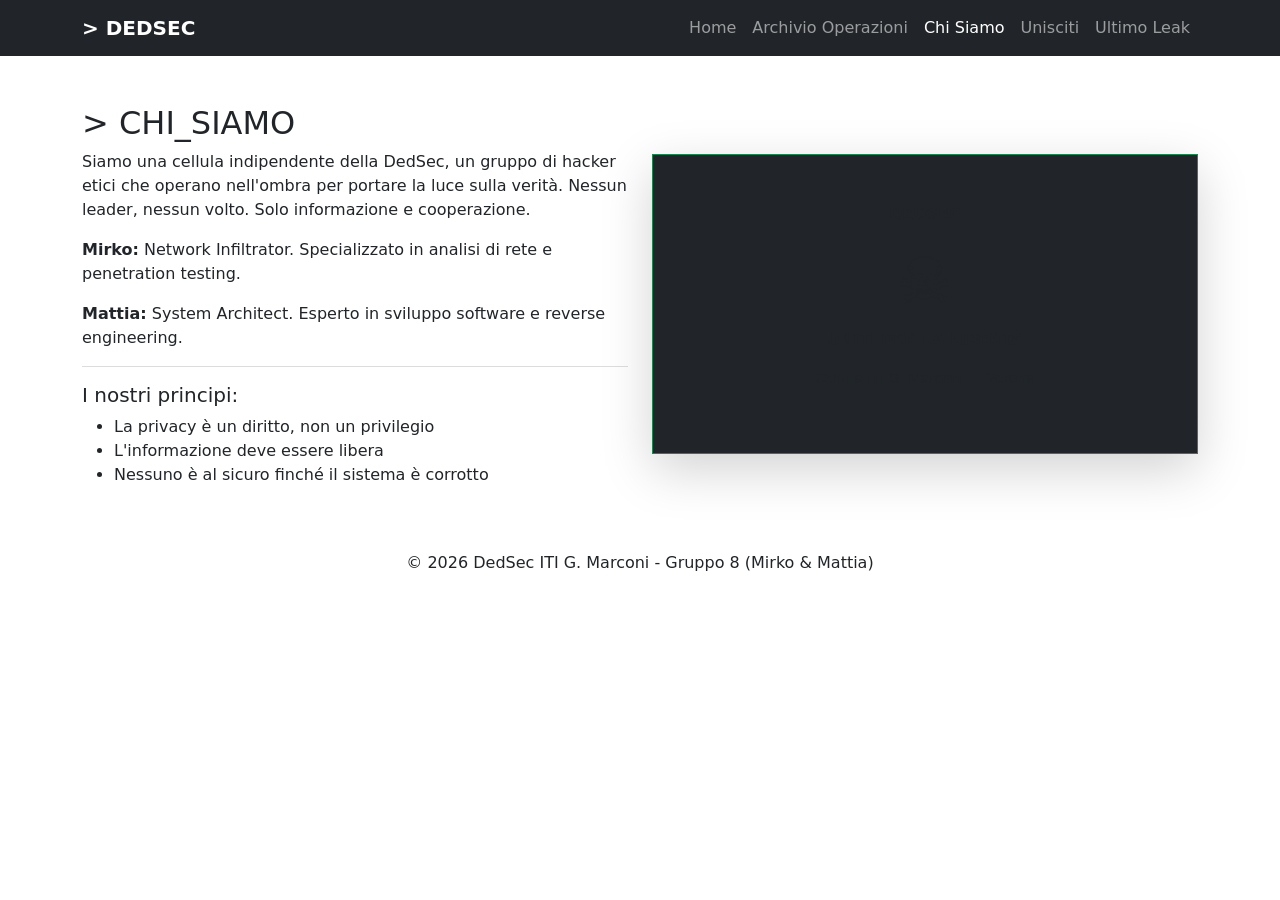
==== about.html @ e6ac4a7d "Aggiunto file e cartelle html, css, js e img" ====
<!DOCTYPE html>
<html lang="it">
<head>
    <meta charset="UTF-8">
    <link href="https://cdn.jsdelivr.net/npm/bootstrap@5.3.0/dist/css/bootstrap.min.css" rel="stylesheet">
    <link rel="stylesheet" href="css/style.css">
    <title>DEDSEC | Chi Siamo</title>
    <script src="https://cdn.jsdelivr.net/npm/bootstrap@5.3.0/dist/js/bootstrap.bundle.min.js"></script>
</head>
<body>
    <nav class="navbar navbar-expand-lg navbar-dark bg-dark">
        <div class="container">
            <a class="navbar-brand testo-verde" href="index.html"><strong>> DEDSEC</strong></a>
            <button class="navbar-toggler" type="button" data-bs-toggle="collapse" data-bs-target="#navMenu">
                <span class="navbar-toggler-icon"></span>
            </button>
            <div class="collapse navbar-collapse" id="navMenu">
                <div class="navbar-nav ms-auto">
                    <a class="nav-link" href="index.html">Home</a>
                    <a class="nav-link" href="blog.html">Archivio Operazioni</a>
                    <a class="nav-link active" href="about.html">Chi Siamo</a>
                    <a class="nav-link" href="join.html">Unisciti</a>
                    <a class="nav-link" href="post.html">Ultimo Leak</a>
                </div>
            </div>
        </div>
    </nav>

    <div class="container my-5">
        <div class="row align-items-center">
            <div class="col-md-6">
                <h2 class="testo-verde">> CHI_SIAMO</h2>
                <p>Siamo una cellula indipendente della DedSec, un gruppo di hacker etici che operano nell'ombra per portare la luce sulla verità. Nessun leader, nessun volto. Solo informazione e cooperazione.</p>
                <p><strong class="testo-verde">Mirko:</strong> Network Infiltrator. Specializzato in analisi di rete e penetration testing.</p>
                <p><strong class="testo-verde">Mattia:</strong> System Architect. Esperto in sviluppo software e reverse engineering.</p>
                <hr class="border-secondary">
                <h5 class="testo-verde">I nostri principi:</h5>
                <ul>
                    <li>La privacy è un diritto, non un privilegio</li>
                    <li>L'informazione deve essere libera</li>
                    <li>Nessuno è al sicuro finché il sistema è corrotto</li>
                </ul>
            </div>
            <div class="col-md-6 text-center">
                <div class="p-5 border border-success bg-dark shadow-lg">
                    <p class="fw-bold">DEDSEC</p>
                    <h1 class="testo-verde" style="font-size: 4rem;">☠</h1>
                    <p class="fw-bold">UNITI PER LA LIBERTÀ</p>
                    <p class="small text-muted">Cellula ITI G. Marconi — Verona</p>
                </div>
            </div>
        </div>
    </div>

    <footer class="text-center">
        <p>© 2026 DedSec ITI G. Marconi - Gruppo 8 (Mirko & Mattia)</p>
    </footer>
    <script src="js/script.js"></script>
</body>
</html>
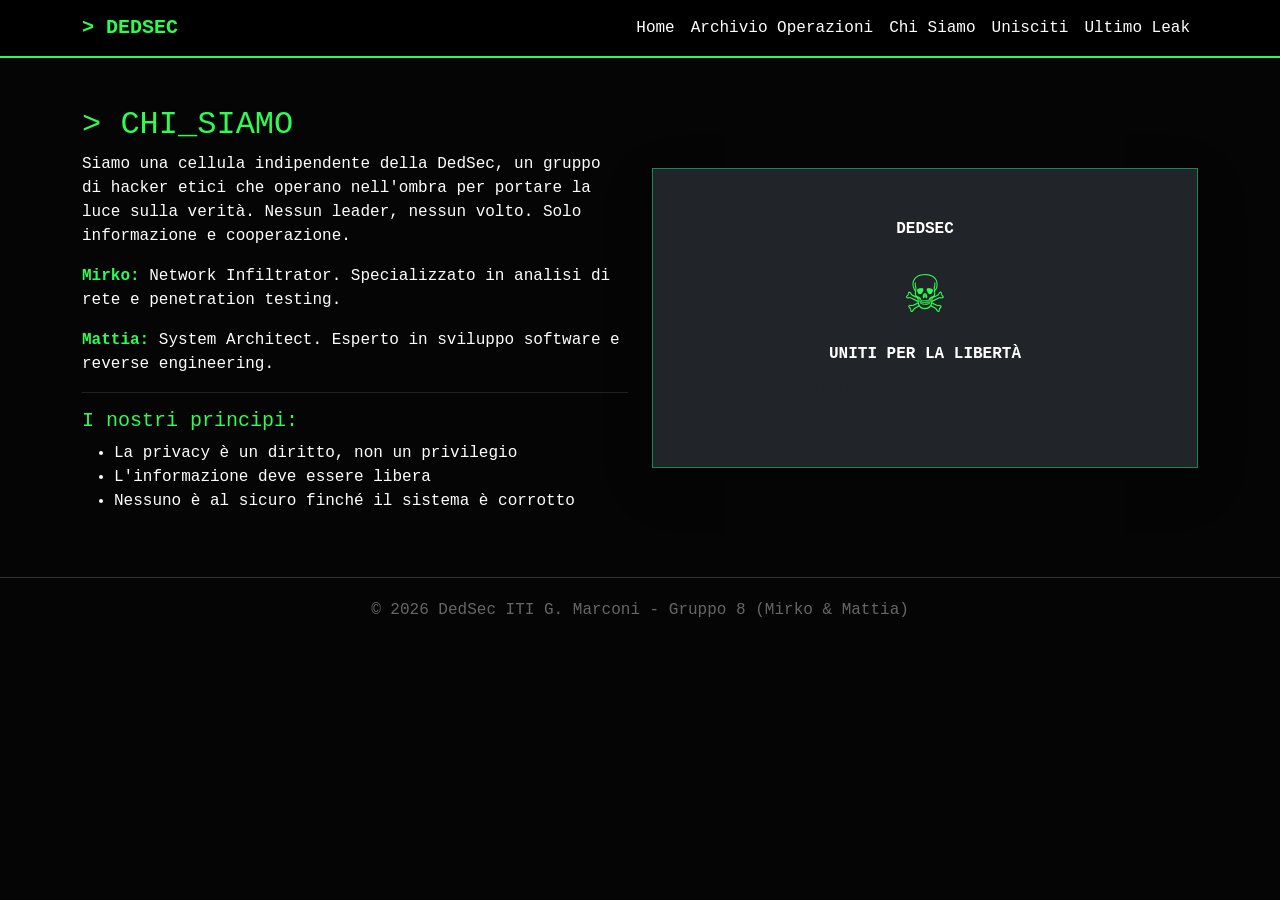
==== commit 92ebd1de: "Aggiornato i file" ====
--- a/about.html
+++ b/about.html
@@ -1,3 +1,4 @@
+<!--CONFIGURAZIONE PAGINA-->
 <!DOCTYPE html>
 <html lang="it">
 <head>
@@ -8,6 +9,8 @@
     <script src="https://cdn.jsdelivr.net/npm/bootstrap@5.3.0/dist/js/bootstrap.bundle.min.js"></script>
 </head>
 <body>
+
+    <!-- NAVBAR -->
     <nav class="navbar navbar-expand-lg navbar-dark bg-dark">
         <div class="container">
             <a class="navbar-brand testo-verde" href="index.html"><strong>> DEDSEC</strong></a>
@@ -26,8 +29,11 @@
         </div>
     </nav>
 
+    <!-- CONTENUTO PRINCIPALE -->
     <div class="container my-5">
         <div class="row align-items-center">
+
+            <!-- COLONNA SINISTRA: TESTO -->
             <div class="col-md-6">
                 <h2 class="testo-verde">> CHI_SIAMO</h2>
                 <p>Siamo una cellula indipendente della DedSec, un gruppo di hacker etici che operano nell'ombra per portare la luce sulla verità. Nessun leader, nessun volto. Solo informazione e cooperazione.</p>
@@ -41,6 +47,8 @@
                     <li>Nessuno è al sicuro finché il sistema è corrotto</li>
                 </ul>
             </div>
+
+            <!-- COLONNA DESTRA: LOGO -->
             <div class="col-md-6 text-center">
                 <div class="p-5 border border-success bg-dark shadow-lg">
                     <p class="fw-bold">DEDSEC</p>
@@ -49,12 +57,15 @@
                     <p class="small text-muted">Cellula ITI G. Marconi — Verona</p>
                 </div>
             </div>
+
         </div>
     </div>
 
+    <!-- FOOTER -->
     <footer class="text-center">
         <p>© 2026 DedSec ITI G. Marconi - Gruppo 8 (Mirko & Mattia)</p>
     </footer>
+
     <script src="js/script.js"></script>
 </body>
 </html>
--- a/css/style.css
+++ b/css/style.css
@@ -0,0 +1,90 @@
+/* ===== STILE GENERALE ===== */
+body {
+    background-color: #050505;
+    color: #ffffff;
+    font-family: 'Courier New', Courier, monospace;
+}
+
+/* ===== NAVBAR ===== */
+.navbar {
+    border-bottom: 2px solid #2dfc52;
+    background-color: #000000 !important;
+}
+
+.nav-link {
+    color: #ffffff !important;
+}
+
+.nav-link:hover {
+    color: #2dfc52 !important;
+}
+
+/* ===== BLOCCHI HACKER ===== */
+.bg-hacker {
+    background-color: #0a0a0a;
+    border: 1px solid #2dfc52;
+    padding: 25px;
+    margin-bottom: 20px;
+}
+
+/* ===== CARDS ===== */
+.card-dedsec {
+    background-color: #111111;
+    border: 1px solid #444444;
+    color: white;
+    transition: 0.3s;
+}
+
+.card-dedsec:hover {
+    border-color: #2dfc52;
+}
+
+/* ===== COLORI ===== */
+.testo-verde {
+    color: #2dfc52;
+}
+
+/* ===== BOTTONI ===== */
+.btn-verde {
+    background-color: transparent;
+    color: #2dfc52;
+    border: 1px solid #2dfc52;
+    border-radius: 0;
+    font-weight: bold;
+    padding: 10px 20px;
+}
+
+.btn-verde:hover {
+    background-color: #2dfc52;
+    color: #000000;
+}
+
+/* ===== TERMINALE ===== */
+.terminal {
+    background-color: #000000;
+    border: 1px solid #333333;
+    padding: 15px 20px;
+    font-size: 0.85rem;
+    color: #2dfc52;
+    margin: 15px 0;
+}
+
+.terminal p {
+    margin: 0;
+    line-height: 1.8;
+}
+
+.terminal .errore {
+    color: #ff3c3c;
+}
+
+.terminal .output {
+    color: #888888;
+}
+
+/* ===== FOOTER ===== */
+footer {
+    border-top: 1px solid #333;
+    padding: 20px 0;
+    color: #666;
+}
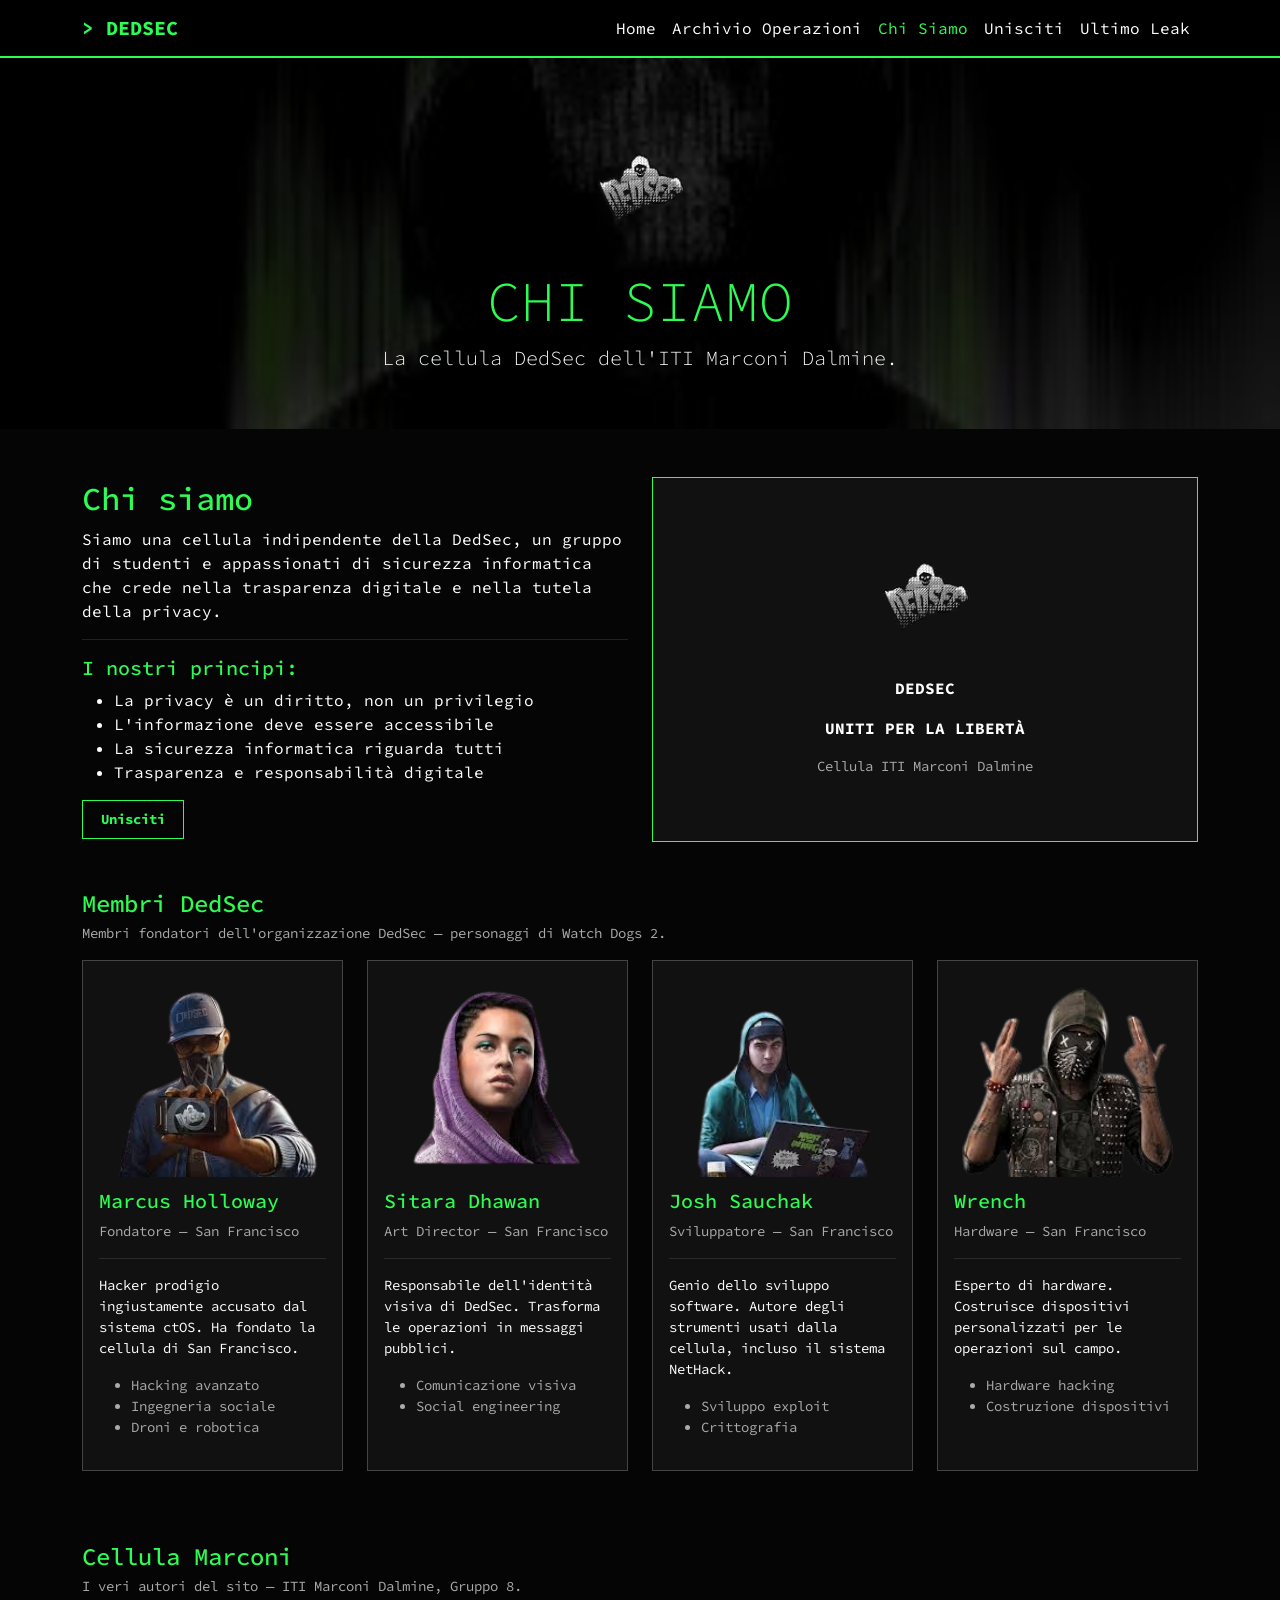
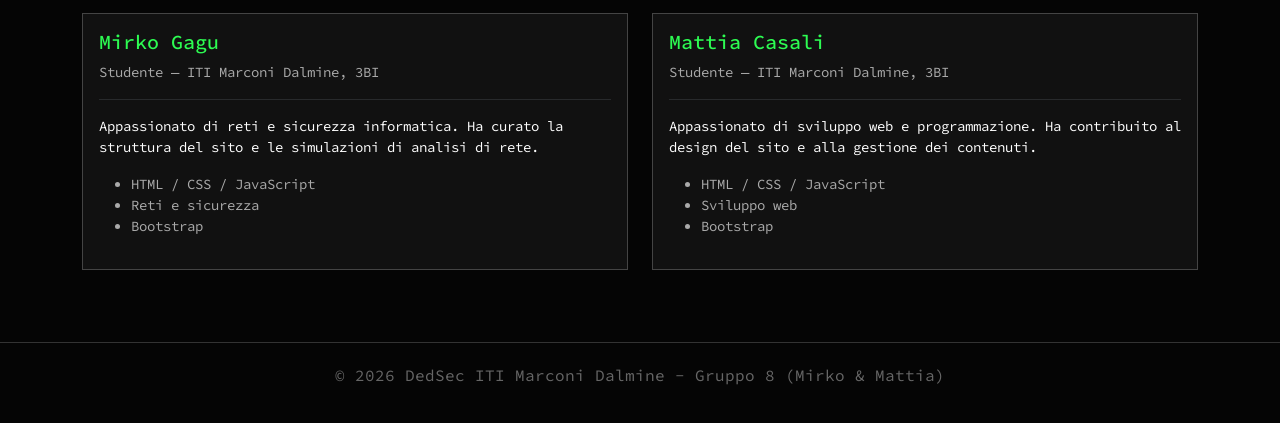
==== commit fdc0718a: "Add files via upload" ====
--- a/about.html
+++ b/about.html
@@ -1,4 +1,3 @@
-<!--CONFIGURAZIONE PAGINA-->
 <!DOCTYPE html>
 <html lang="it">
 <head>
@@ -11,7 +10,7 @@
 <body>
 
     <!-- NAVBAR -->
-    <nav class="navbar navbar-expand-lg navbar-dark bg-dark">
+    <nav class="navbar navbar-expand-lg navbar-dark">
         <div class="container">
             <a class="navbar-brand testo-verde" href="index.html"><strong>> DEDSEC</strong></a>
             <button class="navbar-toggler" type="button" data-bs-toggle="collapse" data-bs-target="#navMenu">
@@ -29,41 +28,151 @@
         </div>
     </nav>
 
-    <!-- CONTENUTO PRINCIPALE -->
+    <!-- HEADER -->
+    <header class="header-dedsec" style="background-image: url('img/Wallpaper 3.jpg');">
+        <div class="header-overlay"></div>
+        <div class="header-content">
+            <img src="img/no bg/DedSec Logo.png" alt="DedSec Logo" class="img-logo">
+            <h1 class="display-4 testo-verde">CHI SIAMO</h1>
+            <p class="lead">La cellula DedSec dell'ITI Marconi Dalmine.</p>
+        </div>
+    </header>
+
+    <!-- CONTENUTO -->
     <div class="container my-5">
-        <div class="row align-items-center">
 
-            <!-- COLONNA SINISTRA: TESTO -->
+        <!-- PRESENTAZIONE -->
+        <div class="row align-items-center mb-5">
+
             <div class="col-md-6">
-                <h2 class="testo-verde">> CHI_SIAMO</h2>
-                <p>Siamo una cellula indipendente della DedSec, un gruppo di hacker etici che operano nell'ombra per portare la luce sulla verità. Nessun leader, nessun volto. Solo informazione e cooperazione.</p>
-                <p><strong class="testo-verde">Mirko:</strong> Network Infiltrator. Specializzato in analisi di rete e penetration testing.</p>
-                <p><strong class="testo-verde">Mattia:</strong> System Architect. Esperto in sviluppo software e reverse engineering.</p>
+                <h2 class="testo-verde">Chi siamo</h2>
+                <p>Siamo una cellula indipendente della DedSec, un gruppo di studenti e appassionati di sicurezza informatica che crede nella trasparenza digitale e nella tutela della privacy.</p>
                 <hr class="border-secondary">
                 <h5 class="testo-verde">I nostri principi:</h5>
                 <ul>
                     <li>La privacy è un diritto, non un privilegio</li>
-                    <li>L'informazione deve essere libera</li>
-                    <li>Nessuno è al sicuro finché il sistema è corrotto</li>
+                    <li>L'informazione deve essere accessibile</li>
+                    <li>La sicurezza informatica riguarda tutti</li>
+                    <li>Trasparenza e responsabilità digitale</li>
                 </ul>
+                <a href="join.html" class="btn btn-verde btn-sm">Unisciti</a>
             </div>
 
-            <!-- COLONNA DESTRA: LOGO -->
             <div class="col-md-6 text-center">
-                <div class="p-5 border border-success bg-dark shadow-lg">
-                    <p class="fw-bold">DEDSEC</p>
-                    <h1 class="testo-verde" style="font-size: 4rem;">☠</h1>
+                <div class="card-dedsec bordo-verde p-5">
+                    <img src="img/no bg/DedSec Logo.png" alt="DedSec Logo" class="img-logo mx-auto d-block">
+                    <p class="fw-bold mt-2">DEDSEC</p>
                     <p class="fw-bold">UNITI PER LA LIBERTÀ</p>
-                    <p class="small text-muted">Cellula ITI G. Marconi — Verona</p>
+                    <p class="small text-muted">Cellula ITI Marconi Dalmine</p>
                 </div>
             </div>
 
         </div>
+
+        <!-- MEMBRI DEDSEC (personaggi di Watch Dogs 2) -->
+        <h4 class="testo-verde mb-1">Membri DedSec</h4>
+        <p class="small text-muted mb-3">Membri fondatori dell'organizzazione DedSec — personaggi di Watch Dogs 2.</p>
+        <div class="row mb-5">
+
+            <div class="col-md-3 mb-4">
+                <div class="card-dedsec p-3 h-100">
+                    <img src="img/no bg/Marcus Holloway.png" alt="Marcus Holloway" class="img-membro">
+                    <h5 class="testo-verde">Marcus Holloway</h5>
+                    <p class="small text-muted">Fondatore — San Francisco</p>
+                    <hr class="border-secondary">
+                    <p class="small">Hacker prodigio ingiustamente accusato dal sistema ctOS. Ha fondato la cellula di San Francisco.</p>
+                    <ul class="small text-muted">
+                        <li>Hacking avanzato</li>
+                        <li>Ingegneria sociale</li>
+                        <li>Droni e robotica</li>
+                    </ul>
+                </div>
+            </div>
+
+            <div class="col-md-3 mb-4">
+                <div class="card-dedsec p-3 h-100">
+                    <img src="img/no bg/Sitara Dhawan.png" alt="Sitara Dhawan" class="img-membro">
+                    <h5 class="testo-verde">Sitara Dhawan</h5>
+                    <p class="small text-muted">Art Director — San Francisco</p>
+                    <hr class="border-secondary">
+                    <p class="small">Responsabile dell'identità visiva di DedSec. Trasforma le operazioni in messaggi pubblici.</p>
+                    <ul class="small text-muted">
+                        <li>Comunicazione visiva</li>
+                        <li>Social engineering</li>
+                    </ul>
+                </div>
+            </div>
+
+            <div class="col-md-3 mb-4">
+                <div class="card-dedsec p-3 h-100">
+                    <img src="img/no bg/Josh Sauchak.png" alt="Josh Sauchak" class="img-membro">
+                    <h5 class="testo-verde">Josh Sauchak</h5>
+                    <p class="small text-muted">Sviluppatore — San Francisco</p>
+                    <hr class="border-secondary">
+                    <p class="small">Genio dello sviluppo software. Autore degli strumenti usati dalla cellula, incluso il sistema NetHack.</p>
+                    <ul class="small text-muted">
+                        <li>Sviluppo exploit</li>
+                        <li>Crittografia</li>
+                    </ul>
+                </div>
+            </div>
+
+            <div class="col-md-3 mb-4">
+                <div class="card-dedsec p-3 h-100">
+                    <img src="img/no bg/Wrench.png" alt="Wrench" class="img-membro">
+                    <h5 class="testo-verde">Wrench</h5>
+                    <p class="small text-muted">Hardware — San Francisco</p>
+                    <hr class="border-secondary">
+                    <p class="small">Esperto di hardware. Costruisce dispositivi personalizzati per le operazioni sul campo.</p>
+                    <ul class="small text-muted">
+                        <li>Hardware hacking</li>
+                        <li>Costruzione dispositivi</li>
+                    </ul>
+                </div>
+            </div>
+
+        </div>
+
+        <!-- CELLULA MARCONI (Mirko e Mattia) -->
+        <h4 class="testo-verde mb-1">Cellula Marconi</h4>
+        <p class="small text-muted mb-3">I veri autori del sito — ITI Marconi Dalmine, Gruppo 8.</p>
+        <div class="row">
+
+            <div class="col-md-6 mb-4">
+                <div class="card-dedsec p-3 h-100">
+                    <h5 class="testo-verde">Mirko Gagu</h5>
+                    <p class="small text-muted">Studente — ITI Marconi Dalmine, 3BI</p>
+                    <hr class="border-secondary">
+                    <p class="small">Appassionato di reti e sicurezza informatica. Ha curato la struttura del sito e le simulazioni di analisi di rete.</p>
+                    <ul class="small text-muted">
+                        <li>HTML / CSS / JavaScript</li>
+                        <li>Reti e sicurezza</li>
+                        <li>Bootstrap</li>
+                    </ul>
+                </div>
+            </div>
+
+            <div class="col-md-6 mb-4">
+                <div class="card-dedsec p-3 h-100">
+                    <h5 class="testo-verde">Mattia Casali</h5>
+                    <p class="small text-muted">Studente — ITI Marconi Dalmine, 3BI</p>
+                    <hr class="border-secondary">
+                    <p class="small">Appassionato di sviluppo web e programmazione. Ha contribuito al design del sito e alla gestione dei contenuti.</p>
+                    <ul class="small text-muted">
+                        <li>HTML / CSS / JavaScript</li>
+                        <li>Sviluppo web</li>
+                        <li>Bootstrap</li>
+                    </ul>
+                </div>
+            </div>
+
+        </div>
+
     </div>
 
     <!-- FOOTER -->
     <footer class="text-center">
-        <p>© 2026 DedSec ITI G. Marconi - Gruppo 8 (Mirko & Mattia)</p>
+        <p>© 2026 DedSec ITI Marconi Dalmine - Gruppo 8 (Mirko & Mattia)</p>
     </footer>
 
     <script src="js/script.js"></script>
--- a/css/style.css
+++ b/css/style.css
@@ -1,25 +1,51 @@
+/* ===== FONT ===== */
+@import url('https://fonts.googleapis.com/css2?family=Source+Code+Pro:wght@400;600&display=swap');
+
 /* ===== STILE GENERALE ===== */
 body {
     background-color: #050505;
     color: #ffffff;
-    font-family: 'Courier New', Courier, monospace;
+    font-family: 'Source Code Pro', 'Courier New', monospace;
 }
 
 /* ===== NAVBAR ===== */
 .navbar {
+    background-color: #000000 !important;
     border-bottom: 2px solid #2dfc52;
-    background-color: #000000 !important;
 }
 
 .nav-link {
     color: #ffffff !important;
 }
 
-.nav-link:hover {
+.nav-link:hover,
+.nav-link.active {
     color: #2dfc52 !important;
 }
 
-/* ===== BLOCCHI HACKER ===== */
+/* ===== HEADER ===== */
+.header-dedsec {
+    padding: 60px 0 40px;
+    text-align: center;
+    background-size: cover;
+    background-position: center;
+    position: relative;
+}
+
+.header-overlay {
+    position: absolute;
+    top: 0;
+    left: 0;
+    width: 100%;
+    height: 100%;
+    background-color: rgba(0, 0, 0, 0.75);
+}
+
+.header-content {
+    position: relative;
+}
+
+/* ===== BLOCCHI ===== */
 .bg-hacker {
     background-color: #0a0a0a;
     border: 1px solid #2dfc52;
@@ -27,21 +53,33 @@
     margin-bottom: 20px;
 }
 
-/* ===== CARDS ===== */
+/* ===== CARD ===== */
 .card-dedsec {
     background-color: #111111;
     border: 1px solid #444444;
-    color: white;
-    transition: 0.3s;
+    color: #ffffff;
+    transition: border-color 0.3s;
 }
 
 .card-dedsec:hover {
     border-color: #2dfc52;
 }
 
+.card-dedsec.bordo-verde {
+    border-color: #2dfc52;
+}
+
+.card-dedsec.bordo-rosso {
+    border-color: #ff3c3c;
+}
+
 /* ===== COLORI ===== */
 .testo-verde {
     color: #2dfc52;
+}
+
+.text-muted {
+    color: #aaaaaa !important;
 }
 
 /* ===== BOTTONI ===== */
@@ -51,7 +89,8 @@
     border: 1px solid #2dfc52;
     border-radius: 0;
     font-weight: bold;
-    padding: 10px 20px;
+    padding: 8px 18px;
+    font-family: 'Source Code Pro', 'Courier New', monospace;
 }
 
 .btn-verde:hover {
@@ -71,20 +110,36 @@
 
 .terminal p {
     margin: 0;
-    line-height: 1.8;
+    line-height: 1.9;
+}
+
+.terminal .output {
+    color: #888888;
 }
 
 .terminal .errore {
     color: #ff3c3c;
 }
 
-.terminal .output {
-    color: #888888;
+/* ===== IMMAGINI ===== */
+.img-logo {
+    width: 140px;
+    height: 140px;
+    object-fit: contain;
+    margin-bottom: 10px;
+}
+
+.img-membro {
+    width: 100%;
+    height: 200px;
+    object-fit: cover;
+    object-position: top;
+    margin-bottom: 12px;
 }
 
 /* ===== FOOTER ===== */
 footer {
-    border-top: 1px solid #333;
+    border-top: 1px solid #333333;
     padding: 20px 0;
-    color: #666;
+    color: #666666;
 }
